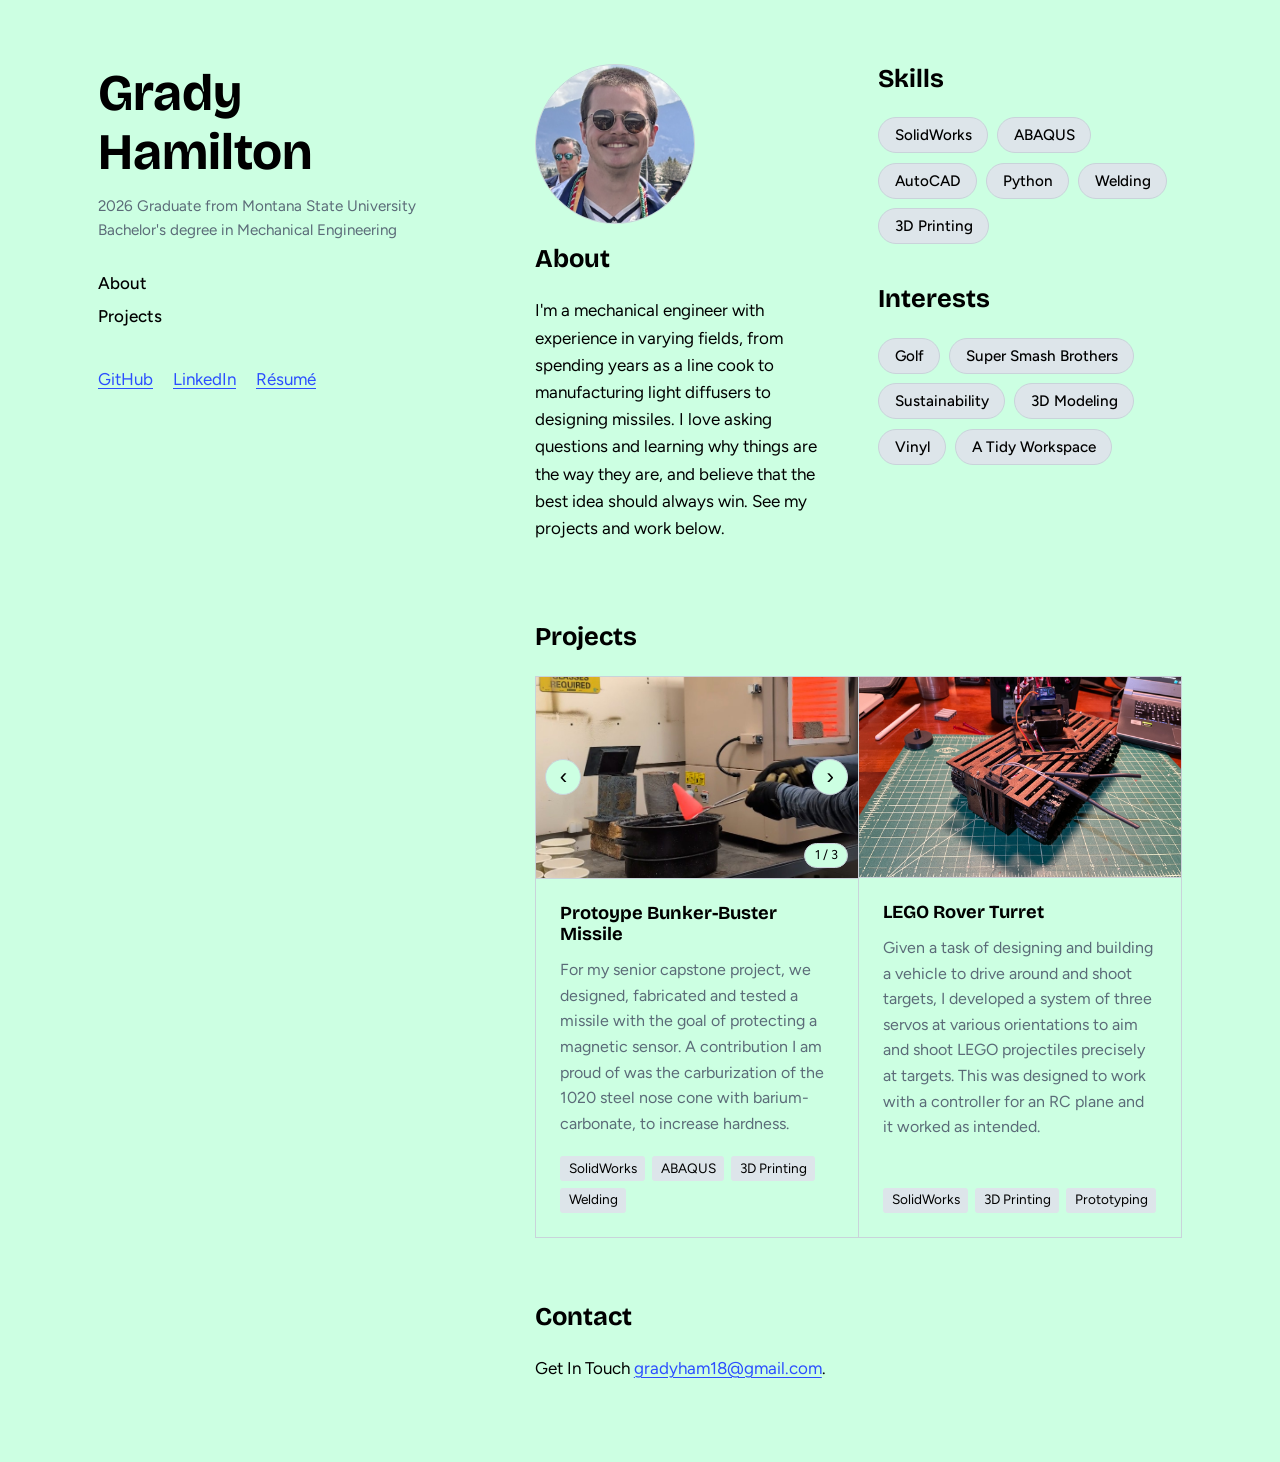
==== index.html @ 776415eb "Enhance project descriptions and add new tag Added details about the carburization process for the m" ====
<!DOCTYPE html>
<html lang="en">
<head>
  <meta charset="utf-8">
  <meta name="viewport" content="width=device-width, initial-scale=1">

  <!-- ✏️ EDIT: the text shown in the browser tab and in search results -->
  <title>Grady Hamilton - Mechanical Engineer</title>
  <meta name="description" content="Portfolio of Your Name: projects and experience.">

  <link rel="preconnect" href="https://fonts.googleapis.com">
  <link rel="preconnect" href="https://fonts.gstatic.com" crossorigin>
  <link href="https://fonts.googleapis.com/css2?family=Bricolage+Grotesque:wght@500;700&family=Figtree:wght@400;500;600&display=swap" rel="stylesheet">

  <style>
    /* ==========================================================
       1. COLORS & FONTS  (✏️ EDIT to restyle the whole site)
       ========================================================== */
    :root {
      --bg:      #ccffe2;   /* page background */
      --ink:     #000000;   /* main text */
      --muted:   #5b6b78;   /* secondary text */
      --line:    #c9d3da;   /* borders and dividers */
      --accent:  #2b4eff;   /* links and highlights */
      --tag-bg:  #dde5ea;   /* project tag background */

      --font-heading: "Bricolage Grotesque", system-ui, sans-serif;
      --font-body:    "Figtree", system-ui, sans-serif;
    }
    @media (prefers-color-scheme: dark) {
      :root {
        --bg: #0f171e; --ink: #e8eef2; --muted: #93a3af;
        --line: #26343f; --accent: #7e95ff; --tag-bg: #1b2833;
      }
    }

    /* ==========================================================
       2. LAYOUT SETTINGS  (✏️ EDIT to rearrange the page)
       ========================================================== */

    /* Which side is the intro panel on?
       "row" = intro on the left, "row-reverse" = intro on the right */
    .page { flex-direction: row; }

    /* ORDER OF THE SECTIONS in the main column.
       Lower number = higher on the page. Swap the numbers to reorder.
       (Delete a whole <section> in the HTML to remove it.) */
    #about      { order: 1; }
    #projects   { order: 2; }
    #experience { order: 3; }
    #contact    { order: 4; }

    /* How many project columns on wide screens: 1, 2 or 3 */
    .project-list { --project-columns: 2; }

    /* ==========================================================
       3. STYLES  (you can leave everything below alone)
       ========================================================== */
    *, *::before, *::after { box-sizing: border-box; }
    html { scroll-behavior: smooth; }
    @media (prefers-reduced-motion: reduce) { html { scroll-behavior: auto; } }

    body {
      margin: 0;
      background: var(--bg);
      color: var(--ink);
      font: 400 1.0625rem/1.6 var(--font-body);
    }
    a { color: var(--accent); text-underline-offset: 3px; }
    a:focus-visible { outline: 2px solid var(--accent); outline-offset: 3px; border-radius: 2px; }

    h1, h2, h3 { font-family: var(--font-heading); line-height: 1.15; margin: 0; }
    h2 { font-size: 1.6rem; margin-bottom: 1.5rem; }
    h3 { font-size: 1.15rem; }
    p  { margin: 0 0 1rem; max-width: 65ch; }

    .page {
      display: flex;
      gap: clamp(2rem, 6vw, 6rem);
      max-width: 1180px;
      margin: 0 auto;
      padding: clamp(1.5rem, 5vw, 4rem) clamp(1.25rem, 4vw, 3rem);
    }

    /* Intro panel (stays in view while you scroll on desktop) */
    .intro {
      flex: 0 0 360px;
      align-self: flex-start;
      position: sticky;
      top: clamp(1.5rem, 5vw, 4rem);
    }
    .intro h1 { font-size: clamp(2.4rem, 5vw, 3.2rem); margin-bottom: .75rem; }
    .intro .role { color: var(--muted); margin-bottom: 1.5rem; font-size: .95rem; }
.role-line { display: block; white-space: nowrap; }   /* each line stays on one line */
    .intro nav ul, .links { list-style: none; padding: 0; margin: 0; }
    .intro nav { margin-bottom: 2rem; }
    .intro nav a { display: inline-block; padding: .2rem 0; color: var(--ink); text-decoration: none; font-weight: 500; }
    .intro nav a:hover { color: var(--accent); }
    .links { display: flex; flex-wrap: wrap; gap: .5rem 1.25rem; }

    /* Main column: sections stack and follow the order set above */
    main { flex: 1; min-width: 0; display: flex; flex-direction: column; gap: 4rem; }
    section { scroll-margin-top: 2rem; }

    /* Projects */
    .project-list {
      display: grid;
      grid-template-columns: repeat(var(--project-columns), minmax(0, 1fr));
      border-top: 1px solid var(--line);
      border-left: 1px solid var(--line);
    }
    .project {
     padding: 0;                /* the padding moves to .project-body */
  border-right: 1px solid var(--line);
  border-bottom: 1px solid var(--line);
  display: flex; flex-direction: column;
}
.project img {
  width: 100%;
  aspect-ratio: 16 / 10;     /* every picture gets the same shape; try 4 / 3 or 1 / 1 */
  object-fit: cover;         /* crops to fit instead of stretching */
  display: block;
  border-bottom: 1px solid var(--line);
}
.project-body {
  padding: 1.5rem;
  display: flex; flex-direction: column; gap: .75rem;
  flex: 1;
    }
    /* Picture carousel */
.carousel { position: relative; border-bottom: 1px solid var(--line); }
.slides {
  display: flex;
  overflow-x: auto;
  scroll-snap-type: x mandatory;
  scroll-behavior: smooth;
  scrollbar-width: none;
}
.slides::-webkit-scrollbar { display: none; }
.slides img { flex: 0 0 100%; scroll-snap-align: start; border-bottom: 0; }
.arrow {
  position: absolute; top: 50%; transform: translateY(-50%);
  width: 2.25rem; height: 2.25rem; border-radius: 50%;
  border: 1px solid var(--line); background: var(--bg); color: var(--ink);
  font-size: 1.4rem; line-height: 1; cursor: pointer;
}
.arrow.prev { left: .6rem; }
.arrow.next { right: .6rem; }
.arrow:hover { color: var(--accent); }
.arrow:focus-visible { outline: 2px solid var(--accent); outline-offset: 2px; }
.counter {
  position: absolute; bottom: .6rem; right: .6rem;
  background: var(--bg); color: var(--ink); border: 1px solid var(--line);
  border-radius: 999px; padding: .1rem .6rem; font-size: .8rem;
}
@media (prefers-reduced-motion: reduce) { .slides { scroll-behavior: auto; } }
    .project p { color: var(--muted); font-size: 1rem; margin: 0; }
    .project h3 a { color: var(--ink); text-decoration: none; }
    .project h3 a:hover { color: var(--accent); text-decoration: underline; }
    .tags { list-style: none; display: flex; flex-wrap: wrap; gap: .4rem; padding: 0; margin: auto 0 0; padding-top: .5rem; }
    .tags li { background: var(--tag-bg); border-radius: 3px; padding: .1rem .55rem; font-size: .85rem; }

    /* Experience timeline */
    .job-list { border-left: 2px solid var(--line); padding-left: 1.75rem; display: grid; gap: 2.25rem; }
    .job .when { color: var(--muted); font-size: .95rem; margin-bottom: .35rem; }
    .job .where { font-weight: 600; margin-bottom: .6rem; }
    .job ul { margin: 0; padding-left: 1.1rem; max-width: 65ch; }
    .job li { margin-bottom: .35rem; }
/* Skill bubbles */
.skill-bubbles {
  list-style: none;
  display: flex;
  flex-wrap: wrap;
  gap: .6rem;
  padding: 0;
  margin: 1rem 0 0;
}
.skill-bubbles li {
  background: var(--tag-bg);
  border: 1px solid var(--line);
  border-radius: 999px;      /* makes the rounded bubble shape */
  padding: .3rem .95rem;
  font-size: .95rem;
  font-weight: 500;
}
  /* About + Skills row */
.about-skills {
  display: grid;
  grid-template-columns: minmax(0, 1fr) minmax(0, 1fr);  /* two equal columns */
  gap: 2.5rem;
  align-items: start;
}
.headshot {
  width: 160px;
  height: 160px;
  object-fit: cover;        /* crops instead of stretching */
  border-radius: 50%;       /* circle; use 8px for a rounded square */
  border: 1px solid var(--line);
  display: block;
  margin-bottom: 1.25rem;
}
.skill-bubbles { margin-top: 0; }
    /* Stacks Skills and Interests in the right-hand column */
.side-cards { display: grid; gap: 2.5rem; }

/* Stack the two columns on tablet and phone */
@media (max-width: 900px) {
  .about-skills { grid-template-columns: 1fr; }
}
    /* Tablet and phone */
    @media (max-width: 900px) {
      .page { flex-direction: column !important; }
      .intro { position: static; flex-basis: auto; }
      .intro nav { display: none; }
      .project-list { --project-columns: 1 !important; }
    }
  </style>
</head>

<body>
  <div class="page">

    <!-- ==========================================================
         INTRO PANEL  (the name, role and links on the side)
         ========================================================== -->
    <header class="intro">
      <!-- ✏️ EDIT: your name -->
      <h1>Grady Hamilton</h1>
      <!-- ✏️ EDIT: your job title or what you do -->
    <p class="role">
  <span class="role-line">2026 Graduate from Montana State University</span>
  <span class="role-line">Bachelor's degree in Mechanical Engineering</span>
</p>

      <!-- Menu links. The part after # must match a section's id below.
           ✏️ To remove a link, delete its <li>. -->
      <nav aria-label="Sections">
        <ul>
          <li><a href="#about">About</a></li>
          <li><a href="#projects">Projects</a></li>
        </ul>
      </nav>

      <!-- ✏️ EDIT: your links (replace the URLs, add or delete <li> lines) -->
      <ul class="links">
        <li><a href="https://github.com/your-username">GitHub</a></li>
        <li><a href="https://www.linkedin.com/in/grady-hamilton-99337b218/?isSelfProfile=true">LinkedIn</a></li>
        <li><a href="Grady_Hamilton_Andrews_Cooper_Resume.pdf">Résumé</a></li>
      </ul>
    </header>

    <main>

      <!-- ========================================================
           ABOUT SECTION
           ======================================================== -->
     <section id="about">
  <div class="about-skills">

    <!-- ✏️ ABOUT: headshot and a short blurb -->
    <div class="about-card">
      <!-- ✏️ EDIT: your photo's path and a short description of it -->
      <img class="headshot" src="headshot.jpeg" alt="Photo of Grady Hamilton">
      <h2>About</h2>
      <!-- ✏️ EDIT: your blurb -->
      <p>I'm a mechanical engineer with experience in varying fields, from spending years as a line cook to manufacturing light diffusers to designing missiles. I love asking questions and learning why things are the way they are, and believe that the best idea should always win. See my projects and work below.</p>
    </div>

    <!-- ✏️ SKILLS: one <li> per bubble -->
   <div class="side-cards">

  <!-- ✏️ SKILLS: one <li> per bubble -->
  <div class="skills-card">
    <h2>Skills</h2>
    <ul class="skill-bubbles">
      <li>SolidWorks</li>
      <li>ABAQUS</li>
      <li>AutoCAD</li>
      <li>Python</li>
      <li>Welding</li>
      <li>3D Printing</li>
    </ul>
  </div>

  <!-- ✏️ INTERESTS: one <li> per bubble -->
  <div class="interests-card">
    <h2>Interests</h2>
    <ul class="skill-bubbles">
      <li>Golf</li>
      <li>Super Smash Brothers</li>
      <li>Sustainability</li>
      <li>3D Modeling</li>
      <li>Vinyl</li>
      <li>A Tidy Workspace</li>
    </ul>
  </div>

</div>
  </div>
</section>
      <!-- ========================================================
           PROJECTS SECTION
           To add a project: copy one whole <article class="project"> ... </article>
           block and paste it below the last one.
           To reorder projects: cut and paste the blocks.
           ======================================================== -->
      <section id="projects">
        <h2>Projects</h2>
        <div class="project-list">

          <!-- ✏️ PROJECT 1 -->
<article class="project">
  <!-- ✏️ EDIT: the picture's path, and a short description of it for screen readers -->
  <div class="carousel">
  <div class="slides">
    <!-- ✏️ EDIT: one <img> per picture. Copy a line to add one, delete a line to remove one. -->
    <img src="nosecone1.jpg" alt="Describe the first picture">
    <img src="nosecone2.jpeg" alt="Describe the second picture">
    <img src="projectile.jpeg" alt="Describe the third picture">
  </div>
  <button class="arrow prev" type="button" aria-label="Previous picture">&#8249;</button>
  <button class="arrow next" type="button" aria-label="Next picture">&#8250;</button>
  <span class="counter">1 / 3</span>
</div>

  <div class="project-body">
    <h3><a href="https://github.com/your-username/project-one">Protoype Bunker-Buster Missile</a></h3>
    <p>For my senior capstone project, we designed, fabricated and tested a missile with the goal of protecting a magnetic sensor. A contribution I am proud of was the carburization of the 1020 steel nose cone with barium-carbonate, to increase hardness.</p>
    <ul class="tags">
      <li>SolidWorks</li>
      <li>ABAQUS</li>
      <li>3D Printing</li>
      <li>Welding</li>
    </ul>
  </div>
</article>

         <!-- ✏️ PROJECT 2 -->
<article class="project">
  <!-- ✏️ EDIT: the picture's path, and a short description of it for screen readers -->
  <img src="turret2.jpeg" alt="Short description of what the picture shows">

  <div class="project-body">
    <h3><a href="https://github.com/your-username/project-one">LEGO Rover Turret</a></h3>
    <p>Given a task of designing and building a vehicle to drive around and shoot targets, I developed a system of three servos at various orientations to aim and shoot LEGO projectiles precisely at targets. This was designed to work with a controller for an RC plane and it worked as intended.</p>
    <ul class="tags">
      <li>SolidWorks</li>
      <li>3D Printing</li>
      <li>Prototyping</li>
    </ul>
  </div>
</article>

</section> 


      <!-- ========================================================
           CONTACT SECTION
           ======================================================== -->
      <section id="contact">
        <h2>Contact</h2>
        <!-- ✏️ EDIT: your email address (change it in both places) -->
        <p>
          Get In Touch
          <a href="mailto:gradyham18@gmail.com">gradyham18@gmail.com</a>.
        </p>
      </section>

    </main>
  </div>
  <script>
  // Picture carousels: works for every .carousel on the page
  document.querySelectorAll('.carousel').forEach(function (c) {
    var slides = c.querySelector('.slides');
    var n = slides.querySelectorAll('img').length;
    var prev = c.querySelector('.prev'), next = c.querySelector('.next');
    var counter = c.querySelector('.counter');
    if (n < 2) { prev.hidden = next.hidden = counter.hidden = true; return; }  // one picture: no arrows
    function current() { return Math.round(slides.scrollLeft / slides.clientWidth); }
    function go(step) { slides.scrollTo({ left: ((current() + step + n) % n) * slides.clientWidth }); }
    prev.addEventListener('click', function () { go(-1); });
    next.addEventListener('click', function () { go(1); });
    slides.addEventListener('scroll', function () { counter.textContent = (current() + 1) + ' / ' + n; });
  });
</script>
</body>
</html>
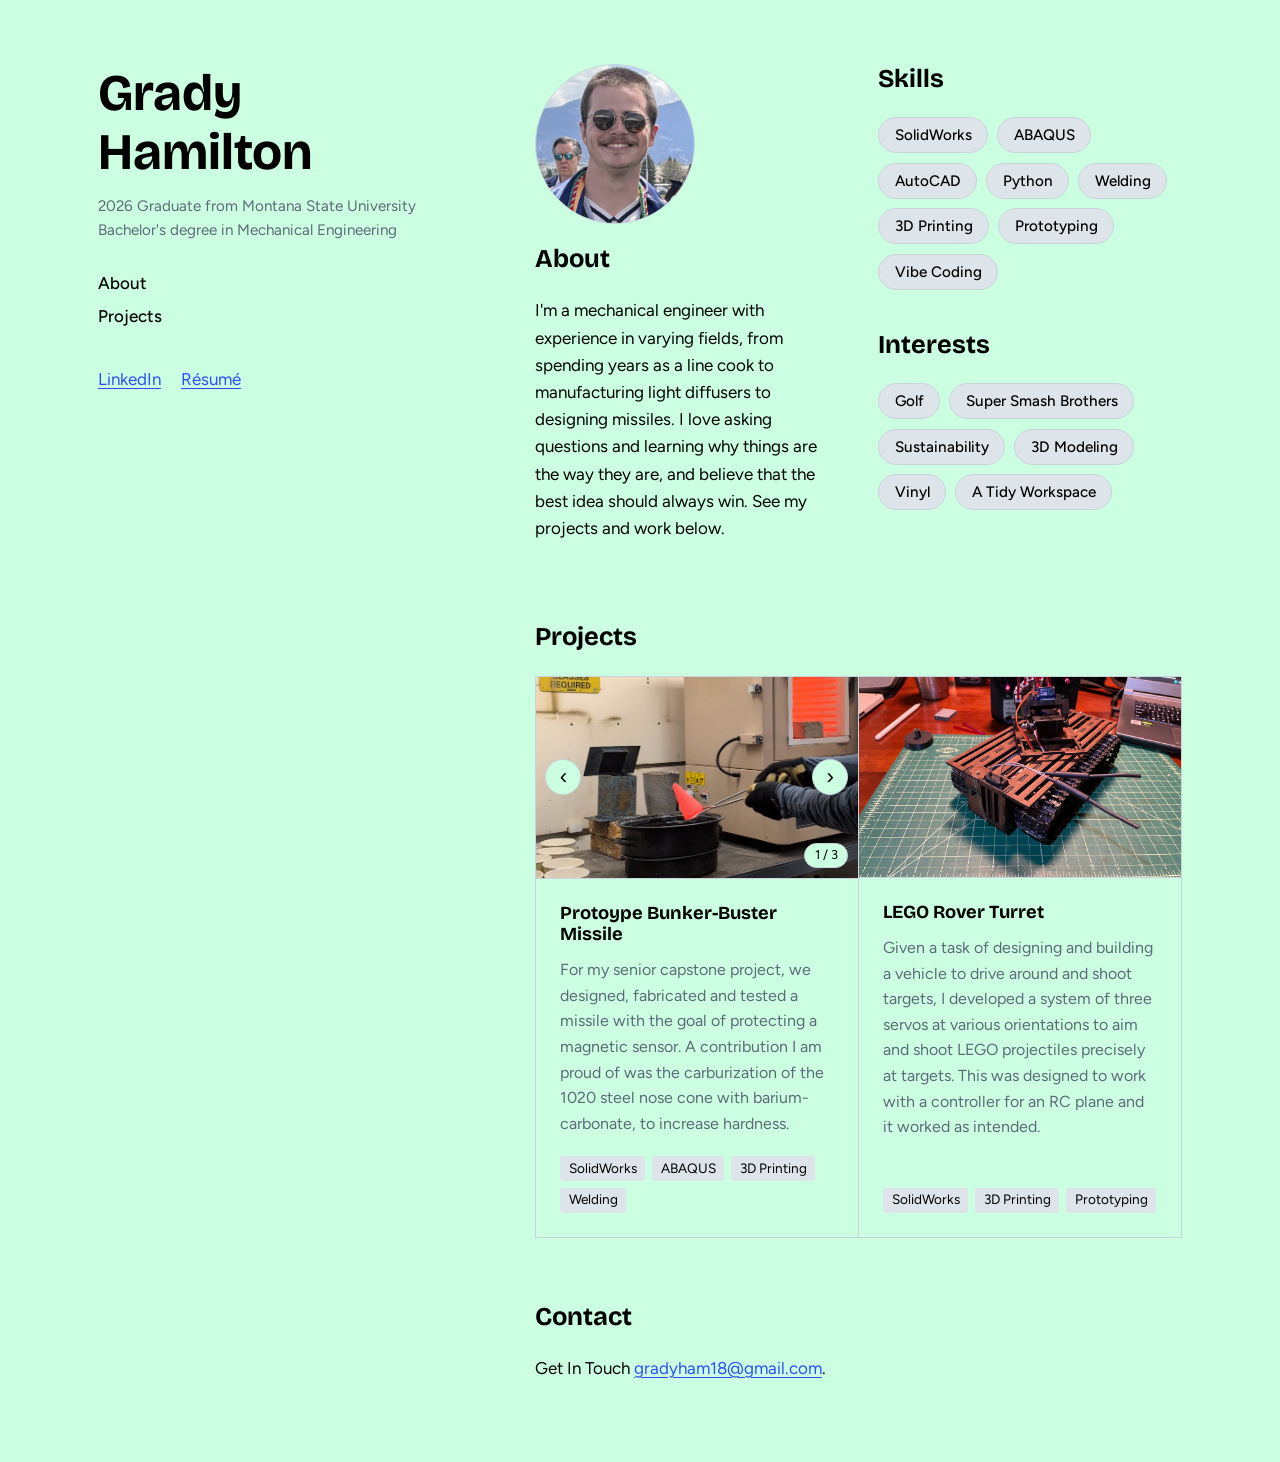
==== commit db9a5ade: "Update interests and remove GitHub link Removed GitHub link and added Prototyping and Vibe Coding to" ====
--- a/index.html
+++ b/index.html
@@ -243,7 +243,6 @@
 
       <!-- ✏️ EDIT: your links (replace the URLs, add or delete <li> lines) -->
       <ul class="links">
-        <li><a href="https://github.com/your-username">GitHub</a></li>
         <li><a href="https://www.linkedin.com/in/grady-hamilton-99337b218/?isSelfProfile=true">LinkedIn</a></li>
         <li><a href="Grady_Hamilton_Andrews_Cooper_Resume.pdf">Résumé</a></li>
       </ul>
@@ -279,6 +278,8 @@
       <li>Python</li>
       <li>Welding</li>
       <li>3D Printing</li>
+       <li>Prototyping</li>
+       <li>Vibe Coding</li>
     </ul>
   </div>
 
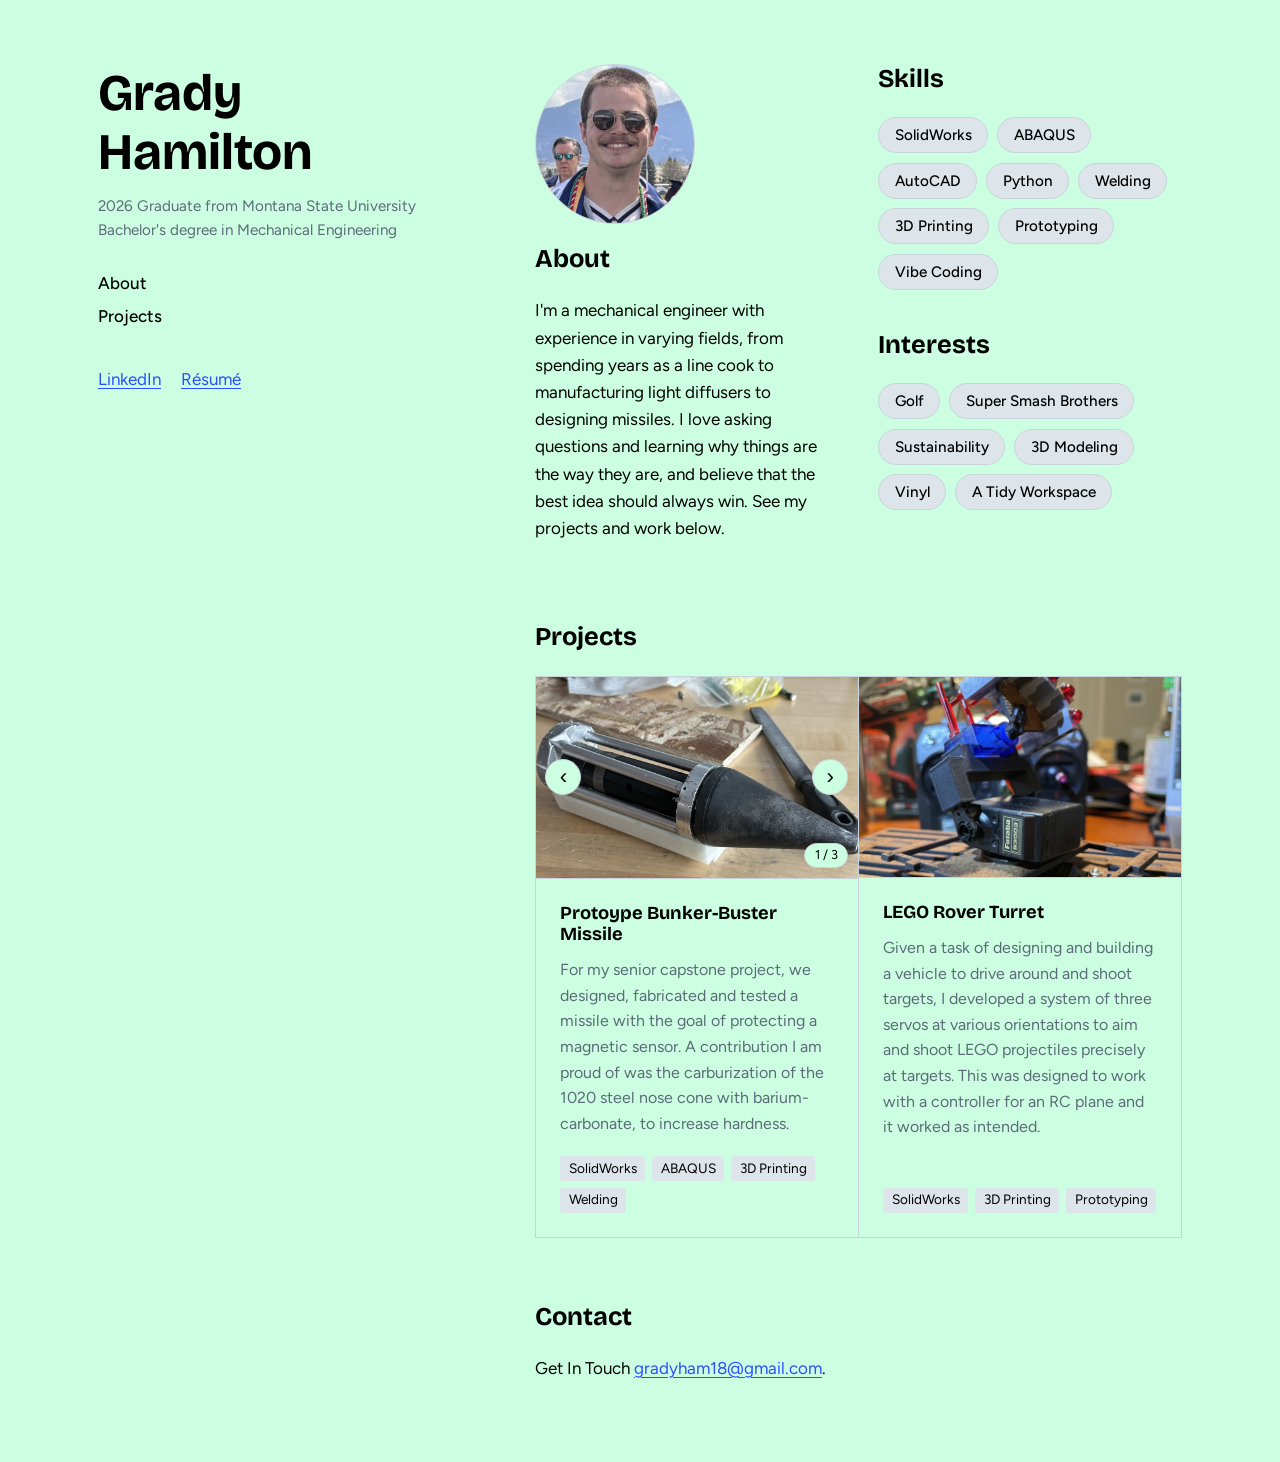
==== commit 80acdd0a: "Update image paths and descriptions in index.html" ====
--- a/index.html
+++ b/index.html
@@ -315,9 +315,9 @@
   <div class="carousel">
   <div class="slides">
     <!-- ✏️ EDIT: one <img> per picture. Copy a line to add one, delete a line to remove one. -->
-    <img src="nosecone1.jpg" alt="Describe the first picture">
-    <img src="nosecone2.jpeg" alt="Describe the second picture">
-    <img src="projectile.jpeg" alt="Describe the third picture">
+    <img src="projectile1.jpg" alt="Describe the first picture">
+    <img src="nosecone1.jpeg" alt="Describe the second picture">
+    <img src="nosecone2.jpeg" alt="Describe the third picture">
   </div>
   <button class="arrow prev" type="button" aria-label="Previous picture">&#8249;</button>
   <button class="arrow next" type="button" aria-label="Next picture">&#8250;</button>
@@ -339,7 +339,7 @@
          <!-- ✏️ PROJECT 2 -->
 <article class="project">
   <!-- ✏️ EDIT: the picture's path, and a short description of it for screen readers -->
-  <img src="turret2.jpeg" alt="Short description of what the picture shows">
+  <img src="turret1.jpeg" alt="Short description of what the picture shows">
 
   <div class="project-body">
     <h3><a href="https://github.com/your-username/project-one">LEGO Rover Turret</a></h3>
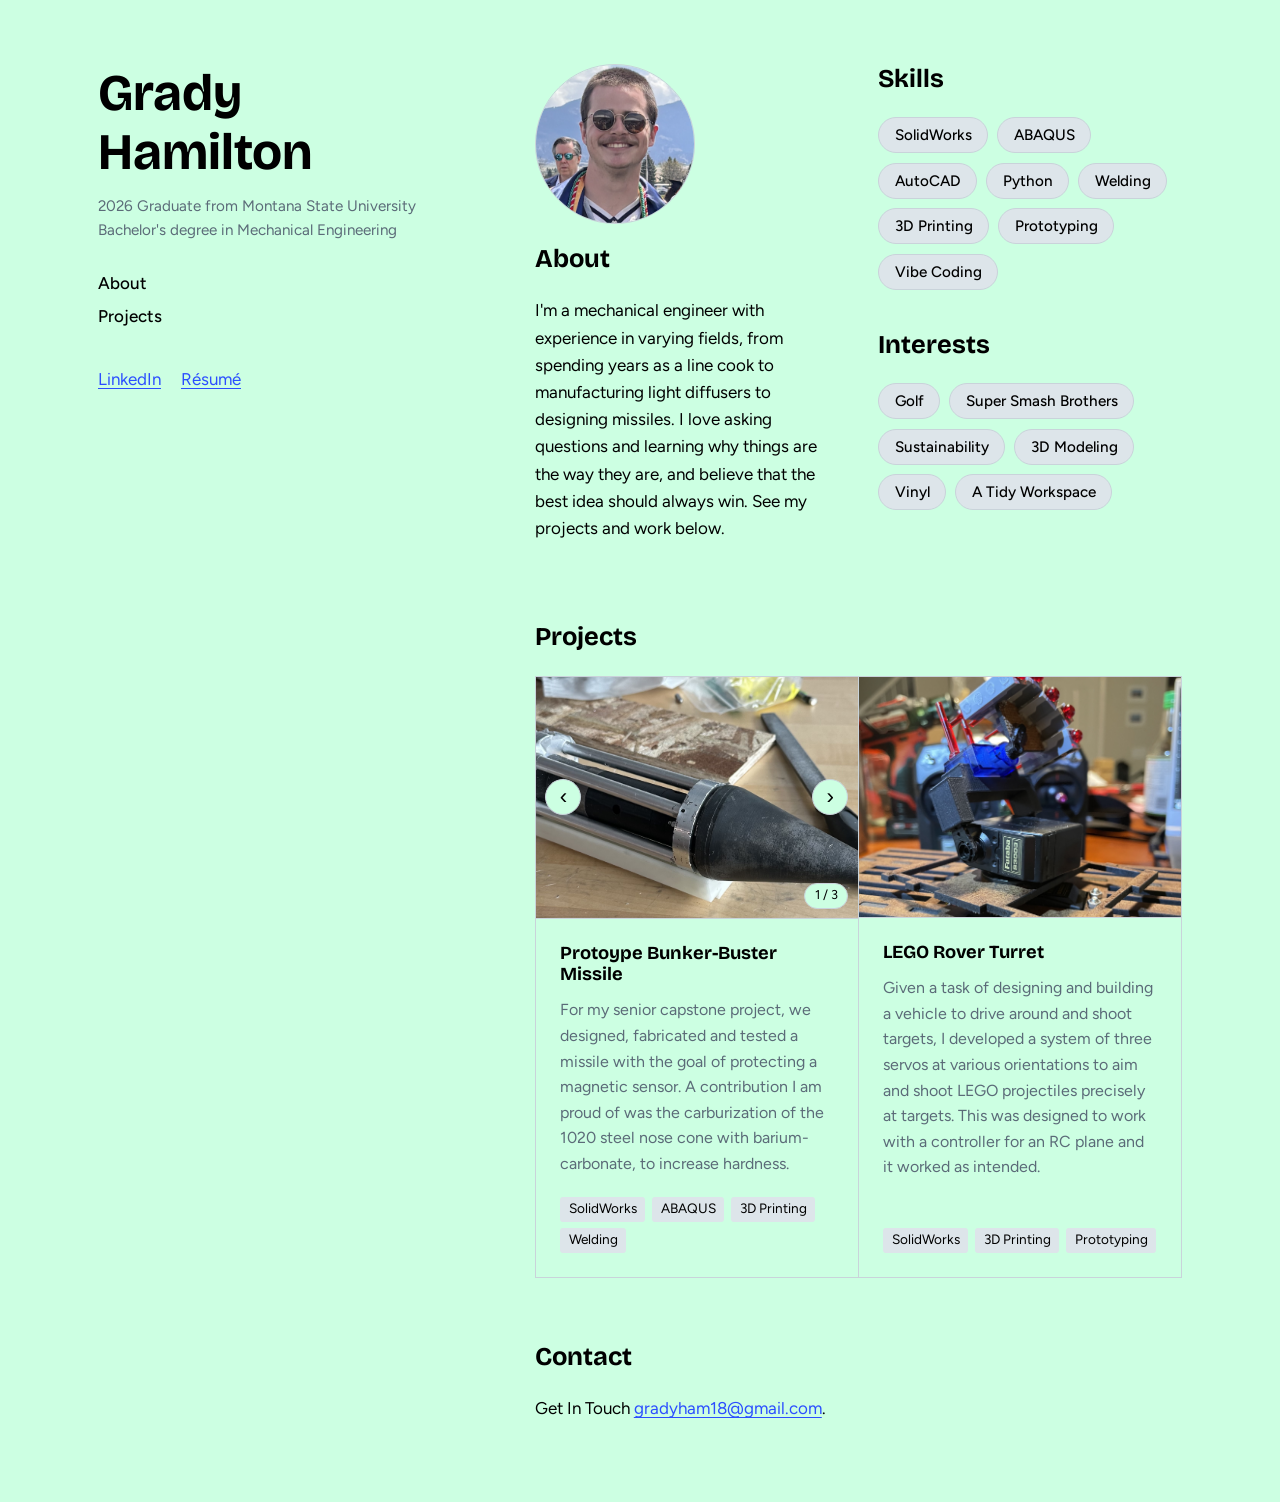
==== commit cb55da8a: "Update aspect ratio for project images Changed aspect ratio of project images from 16/10 to 4/3." ====
--- a/index.html
+++ b/index.html
@@ -117,7 +117,7 @@
 }
 .project img {
   width: 100%;
-  aspect-ratio: 16 / 10;     /* every picture gets the same shape; try 4 / 3 or 1 / 1 */
+ aspect-ratio: 4 / 3;     /* was 16 / 10. Try 1 / 1 for square, or 3 / 2 for in between */
   object-fit: cover;         /* crops to fit instead of stretching */
   display: block;
   border-bottom: 1px solid var(--line);
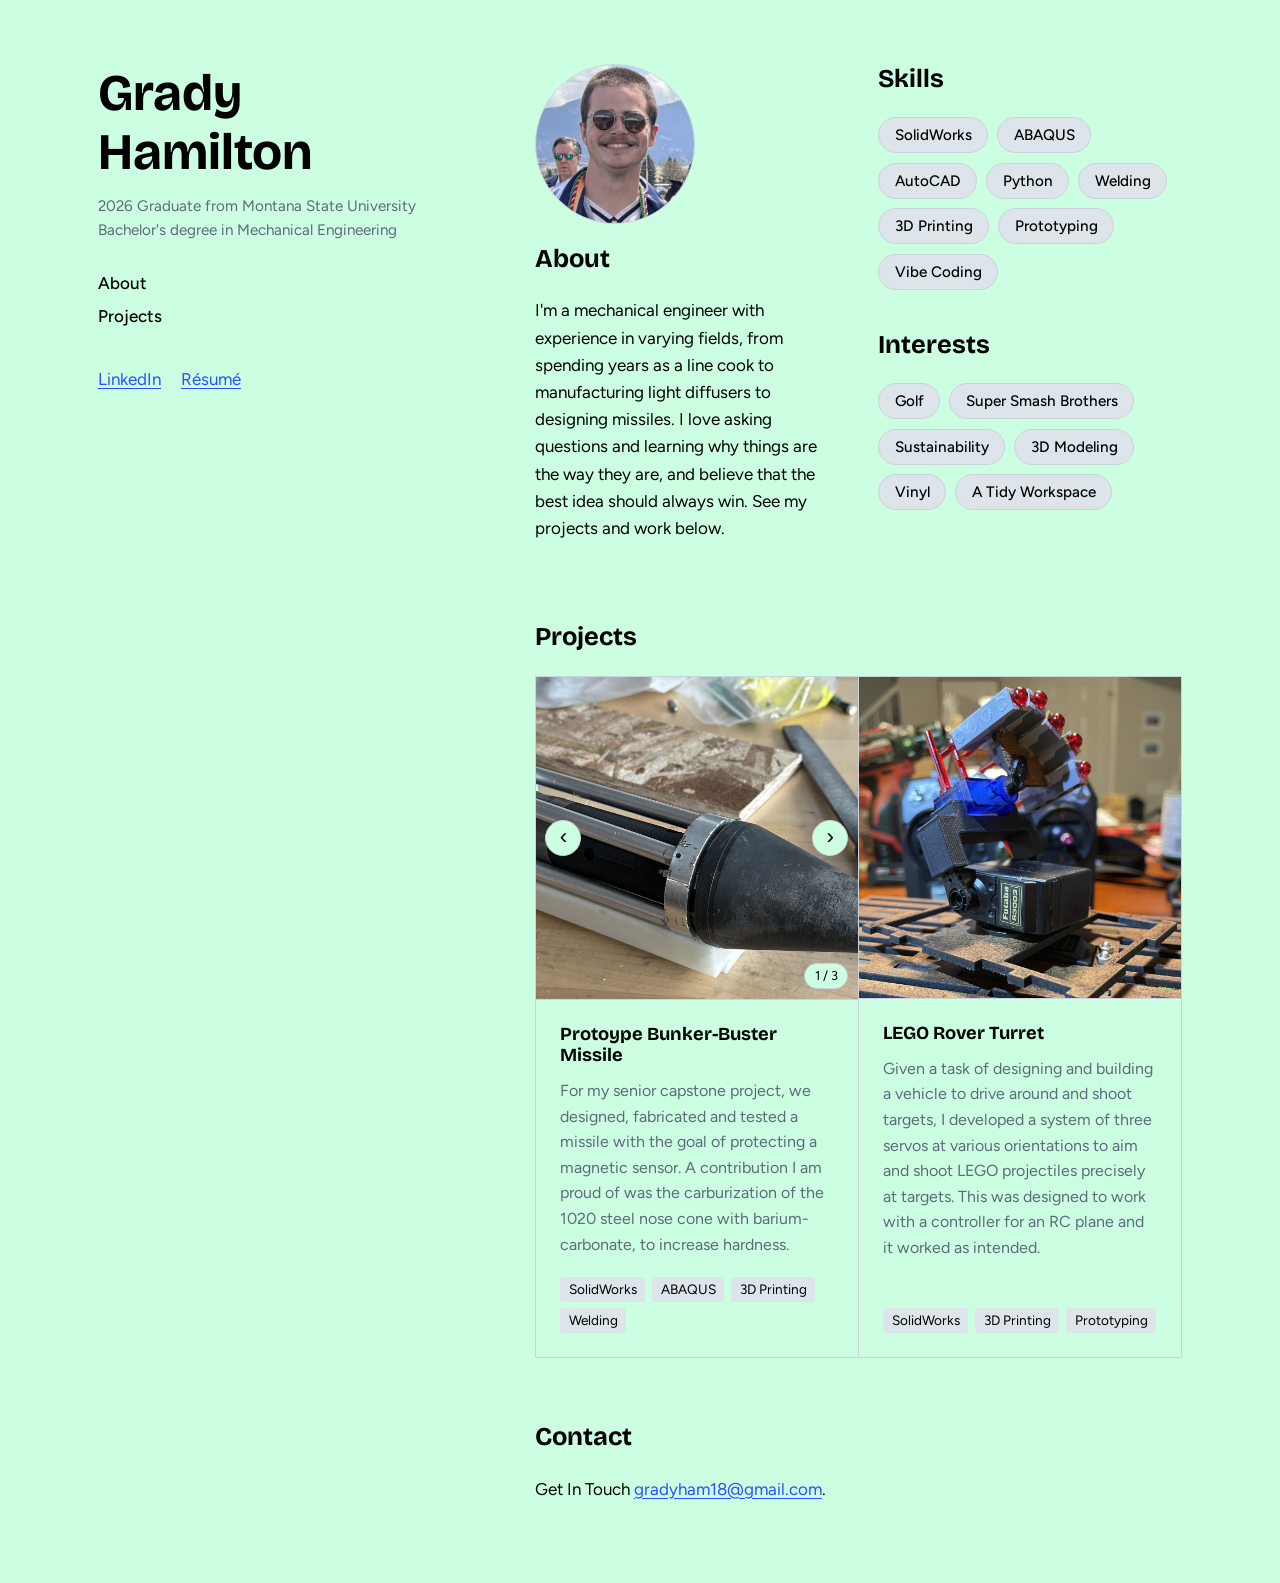
==== commit 59dc2ca2: "Change aspect ratio of project images to 1:1" ====
--- a/index.html
+++ b/index.html
@@ -117,7 +117,7 @@
 }
 .project img {
   width: 100%;
- aspect-ratio: 4 / 3;     /* was 16 / 10. Try 1 / 1 for square, or 3 / 2 for in between */
+ aspect-ratio: 1 / 1;     /* was 16 / 10. Try 1 / 1 for square, or 3 / 2 for in between */
   object-fit: cover;         /* crops to fit instead of stretching */
   display: block;
   border-bottom: 1px solid var(--line);
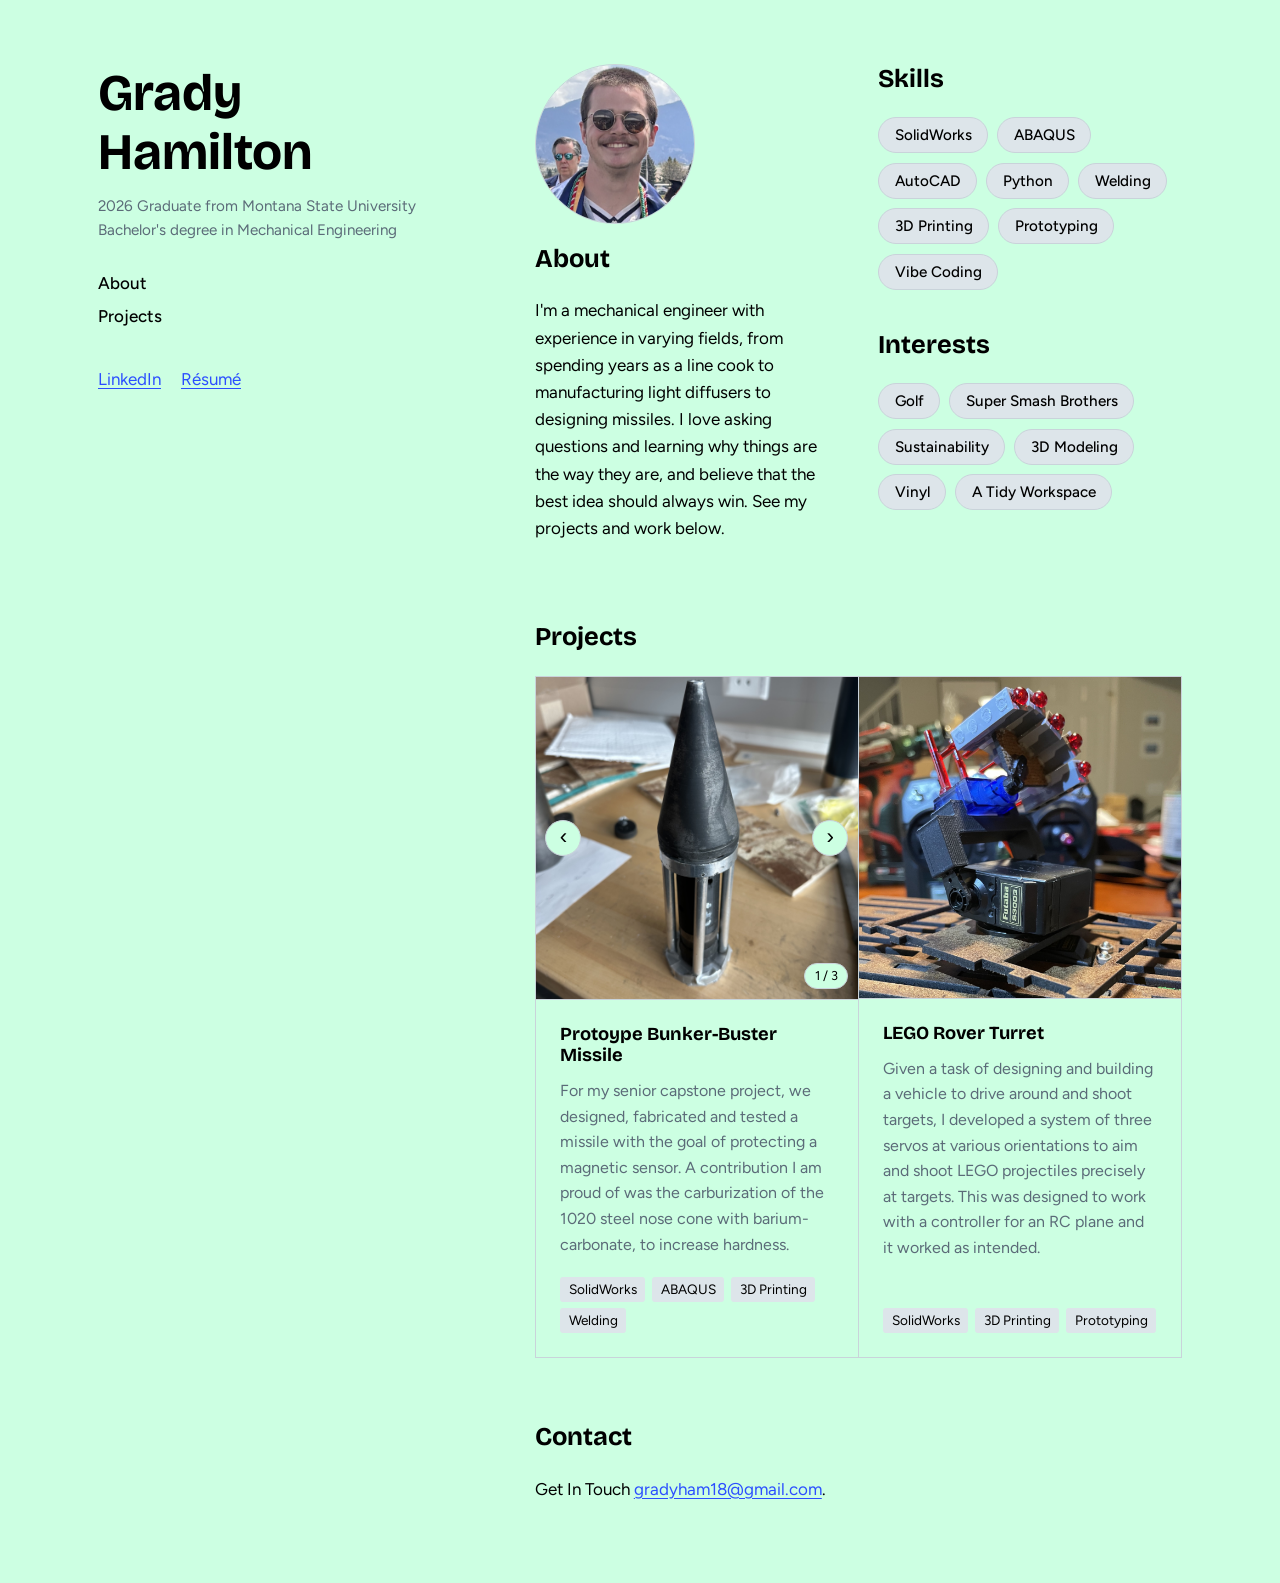
==== commit 987574d0: "Update image source in carousel" ====
--- a/index.html
+++ b/index.html
@@ -315,7 +315,7 @@
   <div class="carousel">
   <div class="slides">
     <!-- ✏️ EDIT: one <img> per picture. Copy a line to add one, delete a line to remove one. -->
-    <img src="projectile1.jpg" alt="Describe the first picture">
+    <img src="vertical.jpg" alt="Describe the first picture">
     <img src="nosecone1.jpeg" alt="Describe the second picture">
     <img src="nosecone2.jpeg" alt="Describe the third picture">
   </div>
